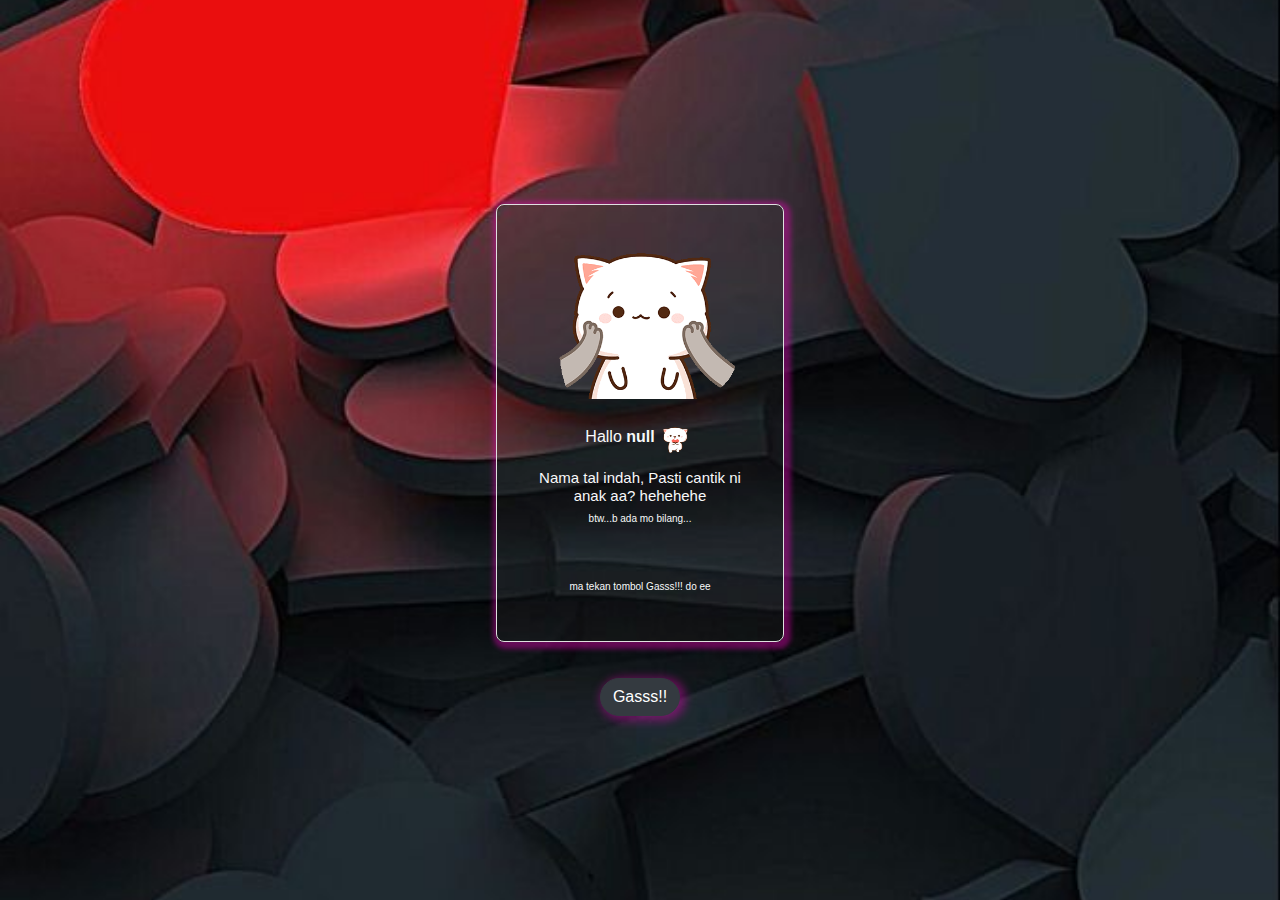
==== hi.html @ e777eba9 "initial commit" ====
<!DOCTYPE html>
<html lang="en">
<head>
<meta charset="UTF-8">
<meta name="viewport" content="width=device-width, initial-scale=1.0">
<title>Greeting Card</title>
<link rel="stylesheet" href="https://stackpath.bootstrapcdn.com/bootstrap/4.5.2/css/bootstrap.min.css">
<link rel="stylesheet" href="style.css">
</head>
<body class="d-flex justify-content-center align-items-center">
  <div class="container">
    <div class="row">
      <div class="col d-flex justify-content-center align-items-center">
    <div class="card text-center fw-bold" style="width: 18rem;">
        <div class="card-body">
          <img src="img/cat3.gif" alt="cutecat" class="catimg">
          <br></br>
                <p class="card-text text-light" id="hi"></p>
                <h1 class="nama text-light">Nama tal indah, Pasti cantik ni anak aa? hehehehe</h1>
                <h5 class="pesan text-light">btw...b ada mo bilang...</h5>
                <br></br>
                <h5 class="pesan2 text-light">ma tekan tombol Gasss!!! do ee</h5>
        </form>
        </div>
      </div>
    </div>
    </div>
    <div class="row mt-3 text-center">
      <div class="col ">
        <a href="lanjut.html" class="btn btn-dark">Gasss!!</a>
      </div>
    </div>
    </div>
    <script>
        window.onload = function() {
    // Mendapatkan nilai parameter "name" dari URL
    var urlParams = new URLSearchParams(window.location.search);
    var name = urlParams.get('name');
    
    // Menampilkan pesan halo diikuti dengan nama yang dimasukkan
    var hiText = document.getElementById("hi");
    hiText.innerHTML = "Hallo <strong>" + name + "</strong>";

    // Membuat elemen gambar
    var img = document.createElement("img");

    // Mengatur atribut src untuk menentukan lokasi gambar
    img.src = "img/catlove.gif"; // Ganti dengan lokasi gambar yang sesuai
    img.width = 40;
    img.height = 30;

    // Menambahkan elemen gambar ke dalam elemen dengan ID "hi"
    document.getElementById("hi").appendChild(img);
}
    </script>
     <script src="https://cdn.jsdelivr.net/npm/bootstrap@5.2.3/dist/js/bootstrap.bundle.min.js" integrity="sha384-kenU1KFdBIe4zVF0s0G1M5b4hcpxyD9F7jL+jjXkk+Q2h455rYXK/7HAuoJl+0I4" crossorigin="anonymous"></script>
</body>
</html>
---- style.css ----
body{
    margin: 0;
    padding: 0;
    background-image: url(img/bg2.jpeg);
    background-size: cover;
    background-position: center;
    background-attachment: fixed;
    height: 100vh;
    overflow: hidden;
}


.card {
    background-color: #3e3e3e23;
    border-radius: 8px;
    border: 1px solid #e0e0e0;
    box-shadow: 2px 2px 5px 5px rgba(255, 0, 204, 0.363);
    padding: 20px;
    width: 300px;
    margin: 20px; 
    text-align: center;
    justify-content: center;
}
.catimg{
    width: 190px;
}
.input[type="text"] {
    background-color: rgba(0, 0, 255, 0.085);
    border-radius: 10px;
    padding: 5px;
    color: white;
}
.nama{
    font-size: 15px;
}
.pesan{
    font-size: 10px
}
.pesan2{
    font-size: 10px
}
.btn{
    border-radius: 30px;
    box-shadow: 3px 2px 10px 3px rgba(255, 0, 204, 0.363);
}
.card-container {
    display: none;
  }
.active-card {
    display: block;
  }
.toggle-card-button {
    display: block;
  }
.whatsapp-button {
    display: none;
  }
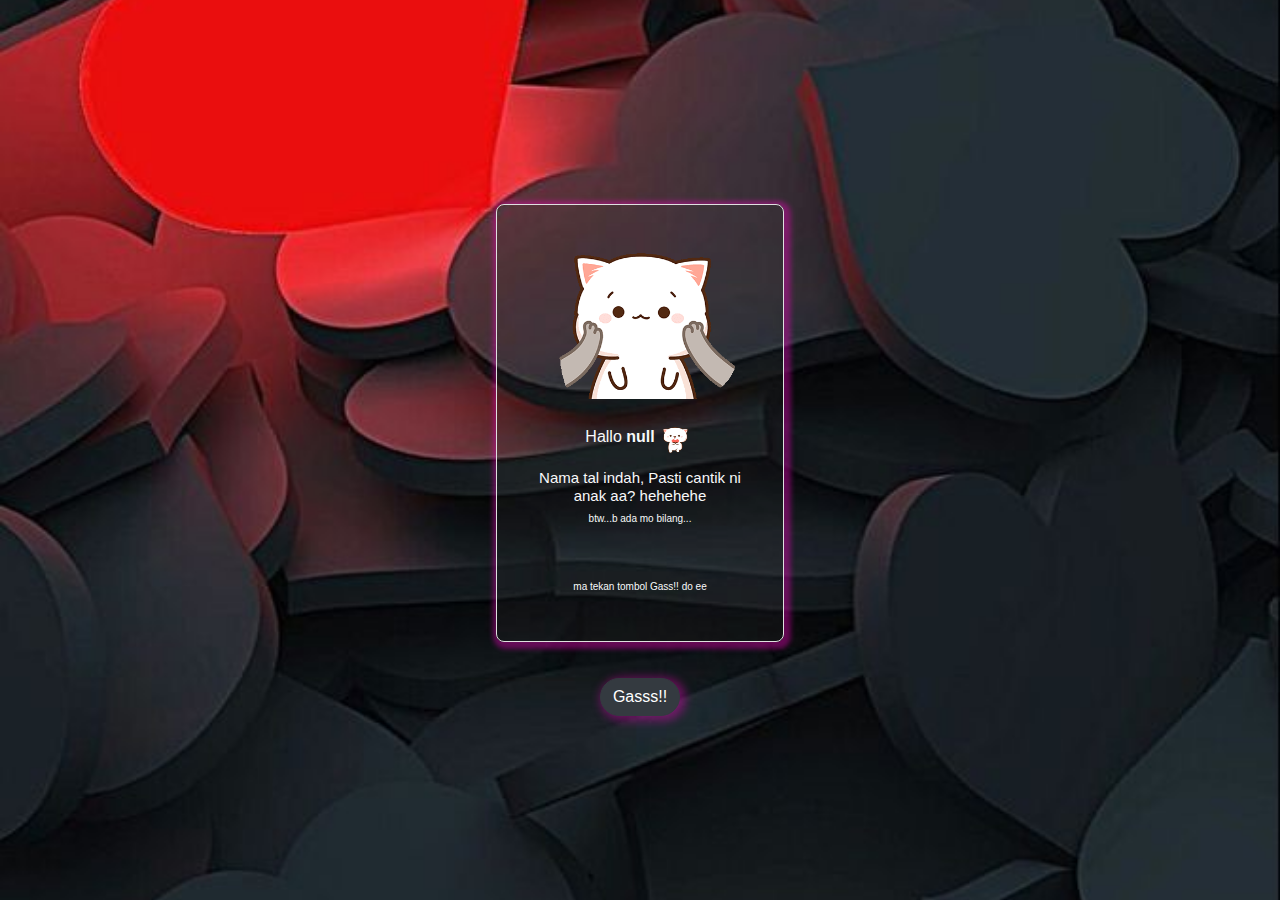
==== commit d7ef4833: "sedikit perubahan" ====
--- a/hi.html
+++ b/hi.html
@@ -3,7 +3,7 @@
 <head>
 <meta charset="UTF-8">
 <meta name="viewport" content="width=device-width, initial-scale=1.0">
-<title>Greeting Card</title>
+<title>loveyouuuu</title>
 <link rel="stylesheet" href="https://stackpath.bootstrapcdn.com/bootstrap/4.5.2/css/bootstrap.min.css">
 <link rel="stylesheet" href="style.css">
 </head>
@@ -19,7 +19,7 @@
                 <h1 class="nama text-light">Nama tal indah, Pasti cantik ni anak aa? hehehehe</h1>
                 <h5 class="pesan text-light">btw...b ada mo bilang...</h5>
                 <br></br>
-                <h5 class="pesan2 text-light">ma tekan tombol Gasss!!! do ee</h5>
+                <h5 class="pesan2 text-light">ma tekan tombol Gass!! do ee</h5>
         </form>
         </div>
       </div>
--- a/style.css
+++ b/style.css
@@ -39,6 +39,9 @@
 .pesan2{
     font-size: 10px
 }
+.card-title{
+    font-size: 15px;
+}
 .btn{
     border-radius: 30px;
     box-shadow: 3px 2px 10px 3px rgba(255, 0, 204, 0.363);
@@ -54,4 +57,10 @@
   }
 .whatsapp-button {
     display: none;
+  }
+  footer {
+    padding: 10px 0;
+    position: absolute;
+    bottom: 0;
+    width: 100%;
   }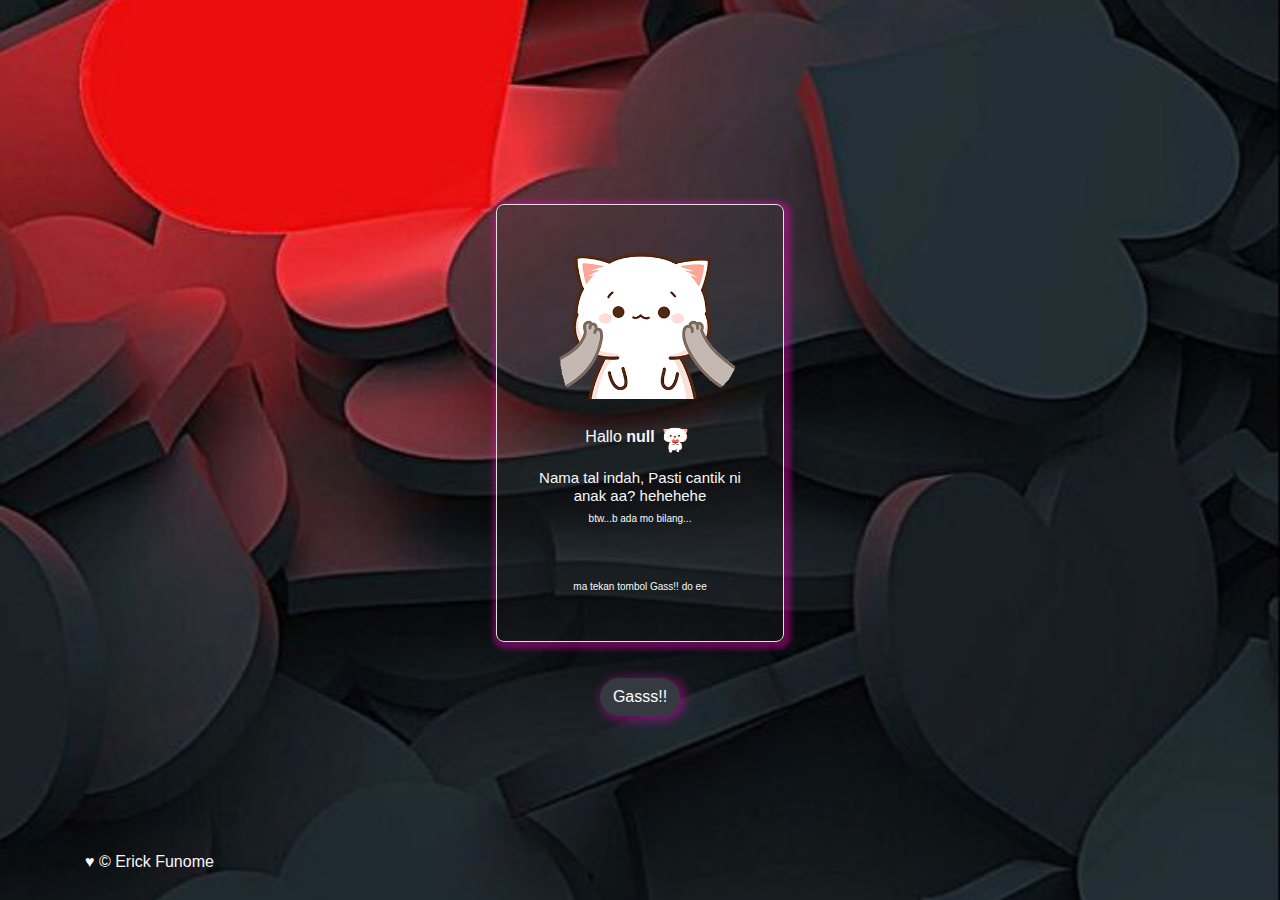
==== commit 7aedd593: "add footer" ====
--- a/hi.html
+++ b/hi.html
@@ -54,5 +54,10 @@
 }
     </script>
      <script src="https://cdn.jsdelivr.net/npm/bootstrap@5.2.3/dist/js/bootstrap.bundle.min.js" integrity="sha384-kenU1KFdBIe4zVF0s0G1M5b4hcpxyD9F7jL+jjXkk+Q2h455rYXK/7HAuoJl+0I4" crossorigin="anonymous"></script>
-</body>
+     <footer class="text-start text-light fixes-bottom">
+      <div class="container">
+        <p>&hearts; &copy; Erick Funome</p>
+      </div>
+    </footer>
+    </body>
 </html>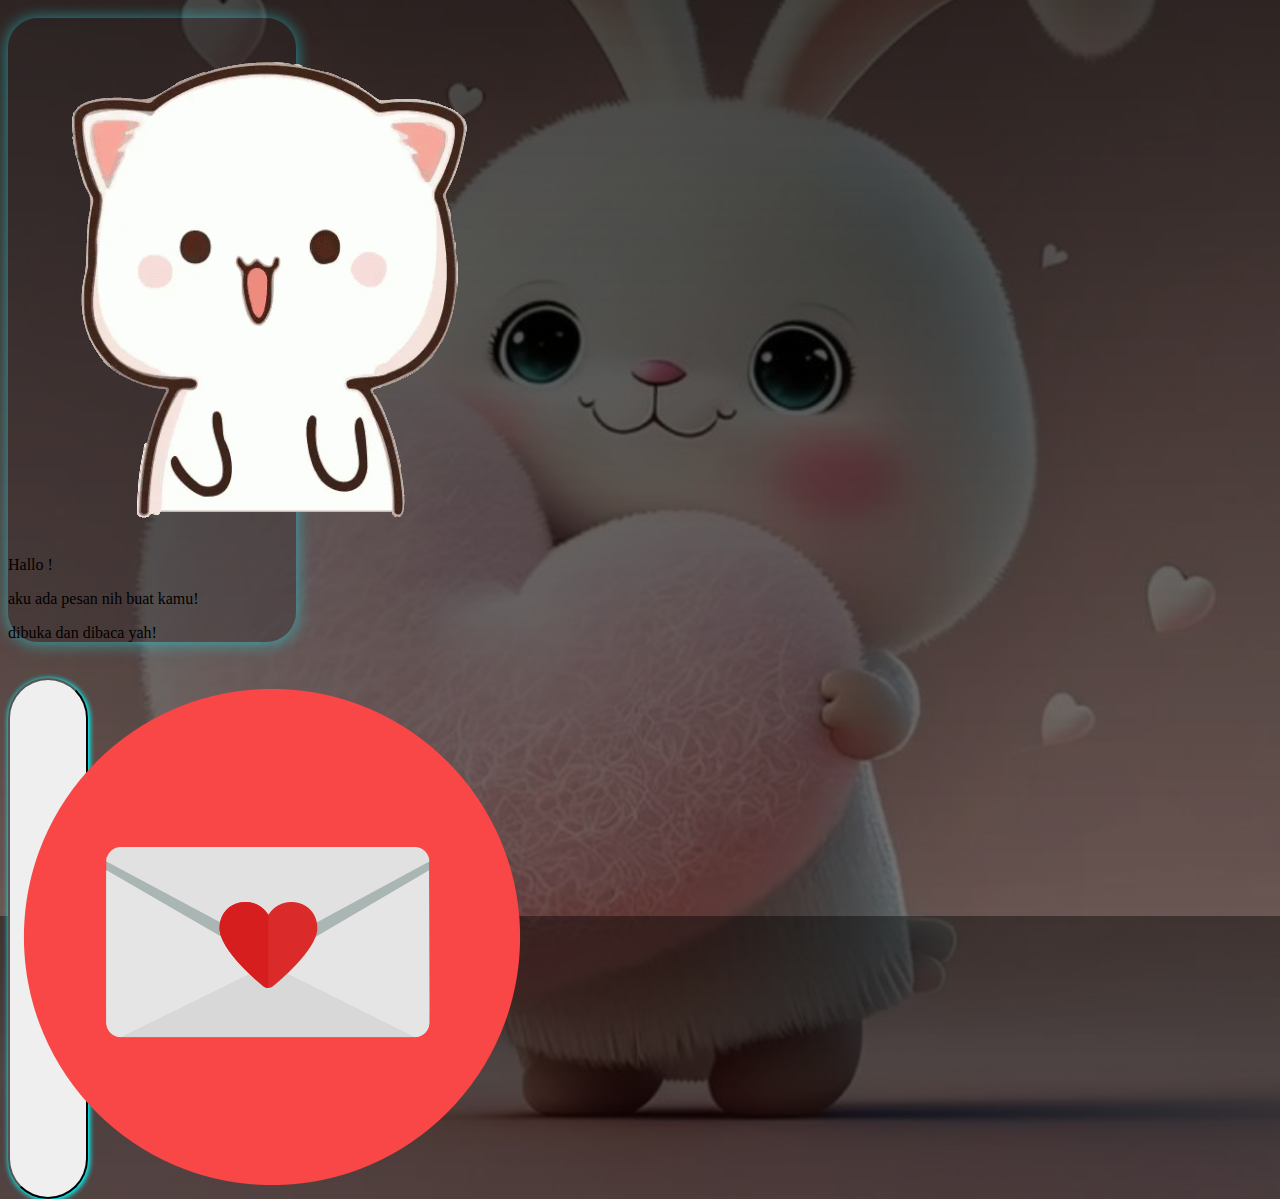
==== commit f0c0147a: "rubah banyak" ====
--- a/hi.html
+++ b/hi.html
@@ -1,63 +1,56 @@
-<!DOCTYPE html>
+<!doctype html>
 <html lang="en">
-<head>
-<meta charset="UTF-8">
-<meta name="viewport" content="width=device-width, initial-scale=1.0">
-<title>loveyouuuu</title>
-<link rel="stylesheet" href="https://stackpath.bootstrapcdn.com/bootstrap/4.5.2/css/bootstrap.min.css">
-<link rel="stylesheet" href="style.css">
-</head>
-<body class="d-flex justify-content-center align-items-center">
-  <div class="container">
-    <div class="row">
-      <div class="col d-flex justify-content-center align-items-center">
-    <div class="card text-center fw-bold" style="width: 18rem;">
-        <div class="card-body">
-          <img src="img/cat3.gif" alt="cutecat" class="catimg">
-          <br></br>
-                <p class="card-text text-light" id="hi"></p>
-                <h1 class="nama text-light">Nama tal indah, Pasti cantik ni anak aa? hehehehe</h1>
-                <h5 class="pesan text-light">btw...b ada mo bilang...</h5>
-                <br></br>
-                <h5 class="pesan2 text-light">ma tekan tombol Gass!! do ee</h5>
-        </form>
+    <head>
+        <title>loveyouu</title>
+        <meta charset="utf-8" />
+        <meta
+            name="viewport"
+            content="width=device-width, initial-scale=1, shrink-to-fit=no"
+        />
+        <link
+            href="https://cdn.jsdelivr.net/npm/bootstrap@5.3.2/dist/css/bootstrap.min.css"
+            rel="stylesheet"
+            integrity="sha384-T3c6CoIi6uLrA9TneNEoa7RxnatzjcDSCmG1MXxSR1GAsXEV/Dwwykc2MPK8M2HN"
+            crossorigin="anonymous"
+        />
+        <link rel="stylesheet" href="style.css">
+    </head>
+    <body>
+        <div class="container mt-5 d-flex justify-content-center">
+            <div class="mt-3 text-center">
+                <div class="card text-light" style="width: 18rem;">
+                   <img src="img/cat1.gif" class="img1" alt="cat1">
+                    <p>Hallo <span id="nama"></span>!</p>
+                    <p class="pesan">aku ada pesan nih buat kamu!</p>
+                    <p class="pesan">dibuka dan dibaca yah!</p>
+                </div>
+            </div>
         </div>
-      </div>
-    </div>
-    </div>
-    <div class="row mt-3 text-center">
-      <div class="col ">
-        <a href="lanjut.html" class="btn btn-dark">Gasss!!</a>
-      </div>
-    </div>
-    </div>
-    <script>
-        window.onload = function() {
-    // Mendapatkan nilai parameter "name" dari URL
-    var urlParams = new URLSearchParams(window.location.search);
-    var name = urlParams.get('name');
-    
-    // Menampilkan pesan halo diikuti dengan nama yang dimasukkan
-    var hiText = document.getElementById("hi");
-    hiText.innerHTML = "Hallo <strong>" + name + "</strong>";
+        <div class="btn-img text-center">
+            <button type="button" class="btn btn-with-image" onclick="window.location.href='lanjut.html'" style="width: 5rem;">
+                <img src="img/surat.png" alt="Gambar" class="img-fluid">
+            </button>
+        </div>
+        <script src="https://ajax.googleapis.com/ajax/libs/jquery/3.5.1/jquery.min.js"></script>
+        <script src="https://cdn.jsdelivr.net/npm/bootstrap@5.3.0-alpha1/dist/js/bootstrap.bundle.min.js"></script>
+        
+        <script>
+            $(document).ready(function(){
+                const urlParams = new URLSearchParams(window.location.search);
+                const nama = urlParams.get('nama');
+                $('#nama').text(nama);
+            });
+        </script>
+        <script
+            src="https://cdn.jsdelivr.net/npm/@popperjs/core@2.11.8/dist/umd/popper.min.js"
+            integrity="sha384-I7E8VVD/ismYTF4hNIPjVp/Zjvgyol6VFvRkX/vR+Vc4jQkC+hVqc2pM8ODewa9r"
+            crossorigin="anonymous"
+        ></script>
 
-    // Membuat elemen gambar
-    var img = document.createElement("img");
-
-    // Mengatur atribut src untuk menentukan lokasi gambar
-    img.src = "img/catlove.gif"; // Ganti dengan lokasi gambar yang sesuai
-    img.width = 40;
-    img.height = 30;
-
-    // Menambahkan elemen gambar ke dalam elemen dengan ID "hi"
-    document.getElementById("hi").appendChild(img);
-}
-    </script>
-     <script src="https://cdn.jsdelivr.net/npm/bootstrap@5.2.3/dist/js/bootstrap.bundle.min.js" integrity="sha384-kenU1KFdBIe4zVF0s0G1M5b4hcpxyD9F7jL+jjXkk+Q2h455rYXK/7HAuoJl+0I4" crossorigin="anonymous"></script>
-     <footer class="text-start text-light fixes-bottom">
-      <div class="container">
-        <p>&hearts; &copy; Erick Funome</p>
-      </div>
-    </footer>
+        <script
+            src="https://cdn.jsdelivr.net/npm/bootstrap@5.3.2/dist/js/bootstrap.min.js"
+            integrity="sha384-BBtl+eGJRgqQAUMxJ7pMwbEyER4l1g+O15P+16Ep7Q9Q+zqX6gSbd85u4mG4QzX+"
+            crossorigin="anonymous"
+        ></script>
     </body>
-</html>+</html>
--- a/style.css
+++ b/style.css
@@ -1,66 +1,73 @@
 body{
-    margin: 0;
-    padding: 0;
-    background-image: url(img/bg2.jpeg);
-    background-size: cover;
-    background-position: center;
-    background-attachment: fixed;
-    height: 100vh;
-    overflow: hidden;
+  background-image: linear-gradient(rgba(0, 0, 0, 0.723), rgba(0, 0, 0, 0.526)), url('img/bg.jpeg');
+  background-size: cover;
+  background-position: center;
+  height: 100vh;
+  overflow: hidden;
 }
 
+.card{
+  background-color: rgba(40, 33, 38, 0.303);
+  box-shadow: 0 1px 15px 1px rgba(33, 228, 238, 0.54);
+  border-radius: 30px;
+}
+.text-input{
+  padding-bottom: 40px;
+}
 
-.card {
-    background-color: #3e3e3e23;
-    border-radius: 8px;
-    border: 1px solid #e0e0e0;
-    box-shadow: 2px 2px 5px 5px rgba(255, 0, 204, 0.363);
-    padding: 20px;
-    width: 300px;
-    margin: 20px; 
-    text-align: center;
-    justify-content: center;
+.img1{
+  padding: 10px 10px 10px;
 }
-.catimg{
-    width: 190px;
+
+.input{
+  background-color: rgba(0, 255, 255, 0.118);
+  max-width: 190px;
+  height: 40px;
+  padding: 10px;
+  text-align: center;
+  border: 2px solid rgba(85, 228, 244, 0.608);
+  border-radius: 5px;
 }
-.input[type="text"] {
-    background-color: rgba(0, 0, 255, 0.085);
-    border-radius: 10px;
-    padding: 5px;
-    color: white;
+.input:focus{
+  color: rgba(0, 13, 255, 0.204);
+  background-color: rgba(30, 30, 31, 0.203);
+  outline-color: rgb(0, 255, 255);
+  box-shadow: 3px 3px 5px rgb(0, 255, 255);
+  transition: .1s;
+  transition-property: box-shadow;
 }
-.nama{
-    font-size: 15px;
+.input[type="text"]{
+  color: white;
 }
-.pesan{
-    font-size: 10px
+.btn-img{
+  padding-top: 20px
 }
-.pesan2{
-    font-size: 10px
+.btn-img .btn{
+  border-radius: 100px;
+  box-shadow: 1px 1px 5px 1px rgb(0, 255, 255);
 }
-.card-title{
-    font-size: 15px;
+
+.container{
+  padding-top: 10px;
+}
+.button{
+  padding-top: 35px;
 }
 .btn{
-    border-radius: 30px;
-    box-shadow: 3px 2px 10px 3px rgba(255, 0, 204, 0.363);
+  border-radius: 20px;
+}
+.content {
+  display: none;
 }
 .card-container {
-    display: none;
-  }
+  display: none;
+}
 .active-card {
-    display: block;
-  }
+  display: block;
+}
 .toggle-card-button {
-    display: block;
-  }
+  display: block;
+}
 .whatsapp-button {
-    display: none;
-  }
-  footer {
-    padding: 10px 0;
-    position: absolute;
-    bottom: 0;
-    width: 100%;
-  }+  display: none;
+}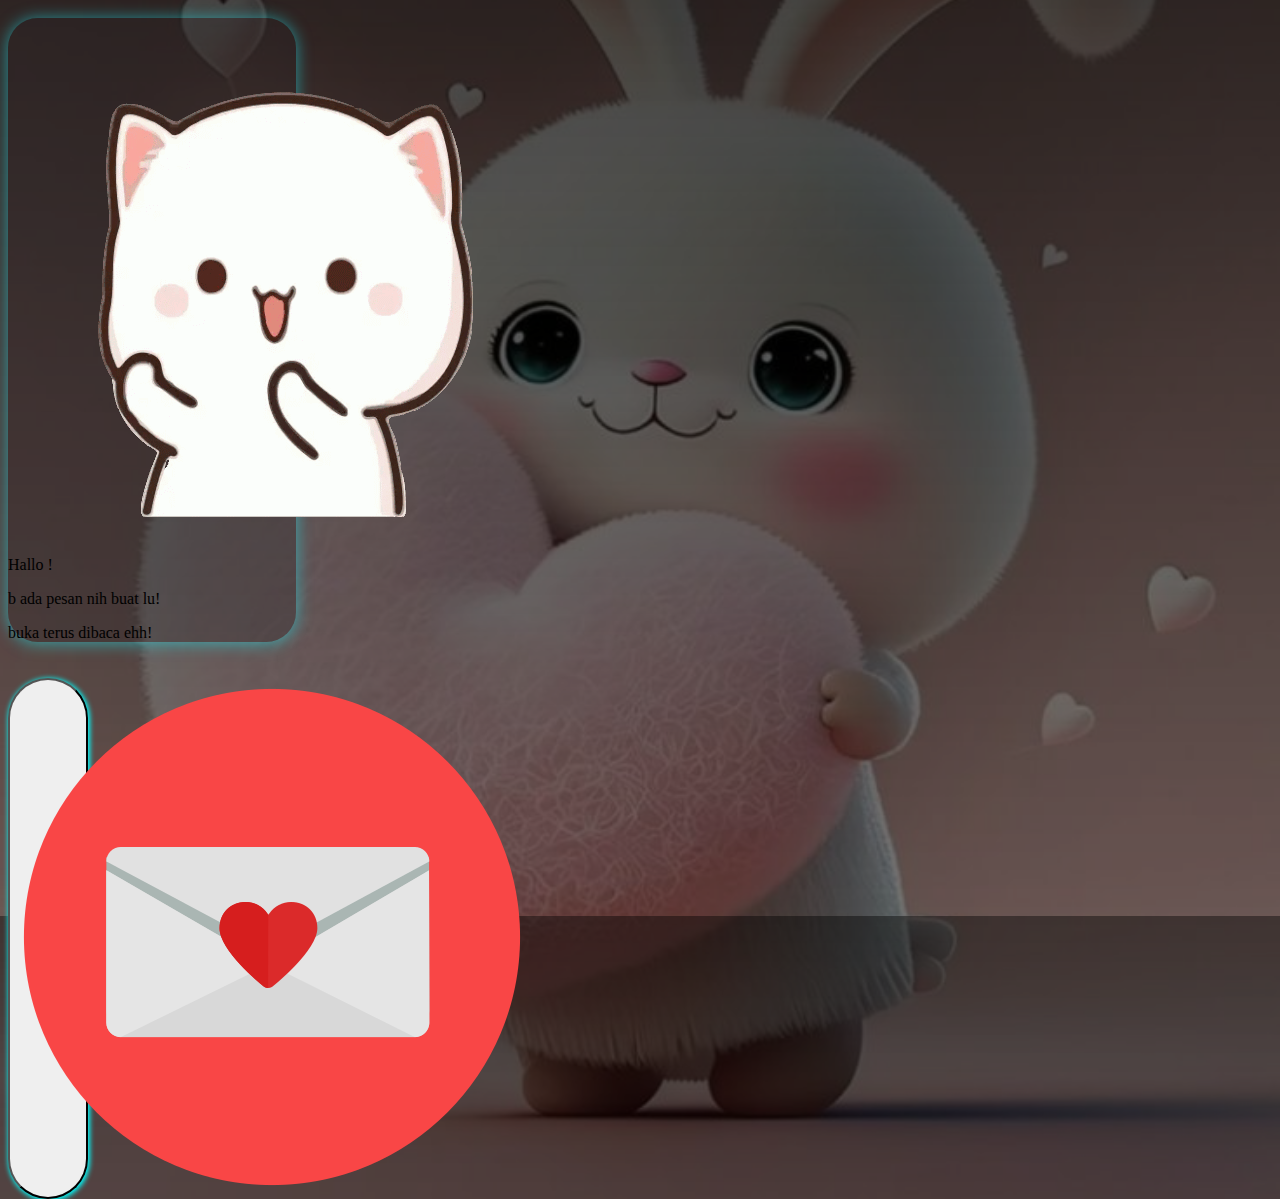
==== commit 929b201d: "testing2" ====
--- a/hi.html
+++ b/hi.html
@@ -18,11 +18,11 @@
     <body>
         <div class="container mt-5 d-flex justify-content-center">
             <div class="mt-3 text-center">
-                <div class="card text-light" style="width: 18rem;">
+                <div class="card text-info" style="width: 18rem;">
                    <img src="img/cat1.gif" class="img1" alt="cat1">
                     <p>Hallo <span id="nama"></span>!</p>
-                    <p class="pesan">aku ada pesan nih buat kamu!</p>
-                    <p class="pesan">dibuka dan dibaca yah!</p>
+                    <p class="pesan">b ada pesan nih buat lu!</p>
+                    <p class="pesan">buka terus dibaca ehh!</p>
                 </div>
             </div>
         </div>
